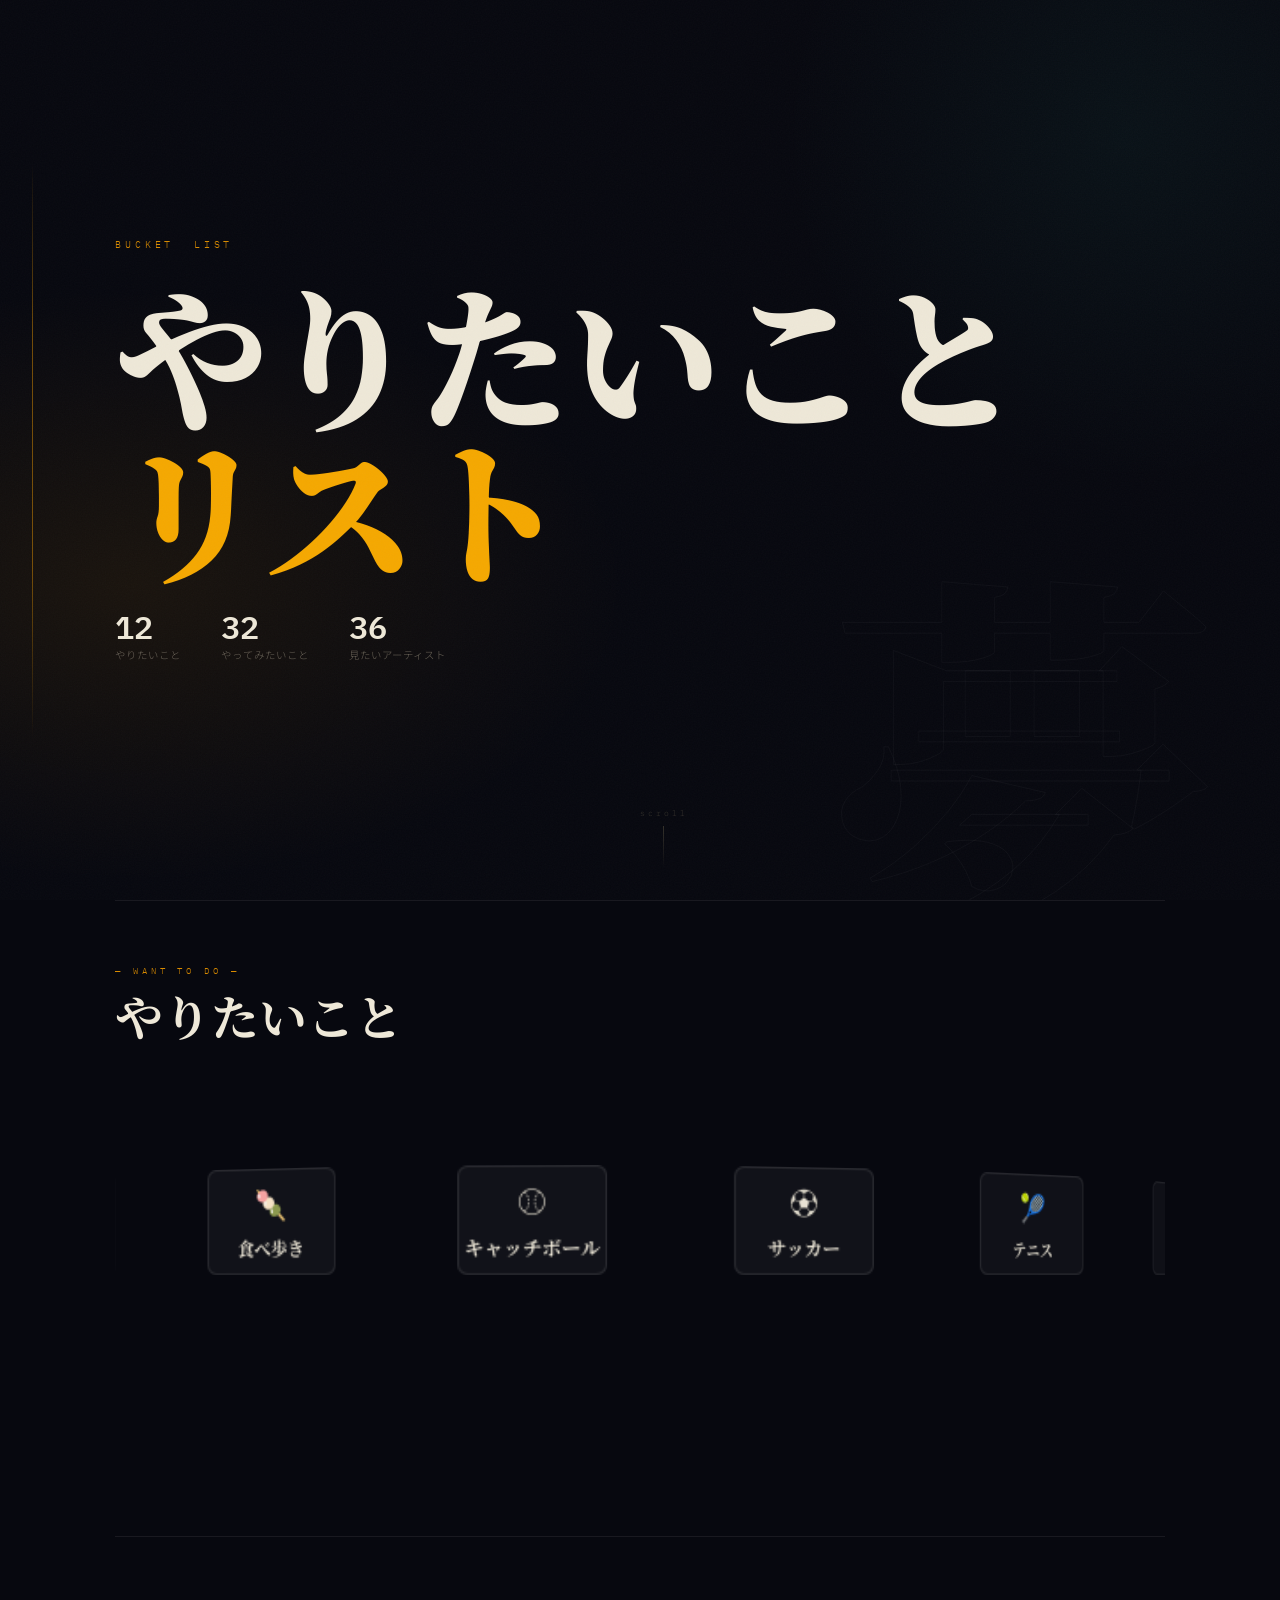
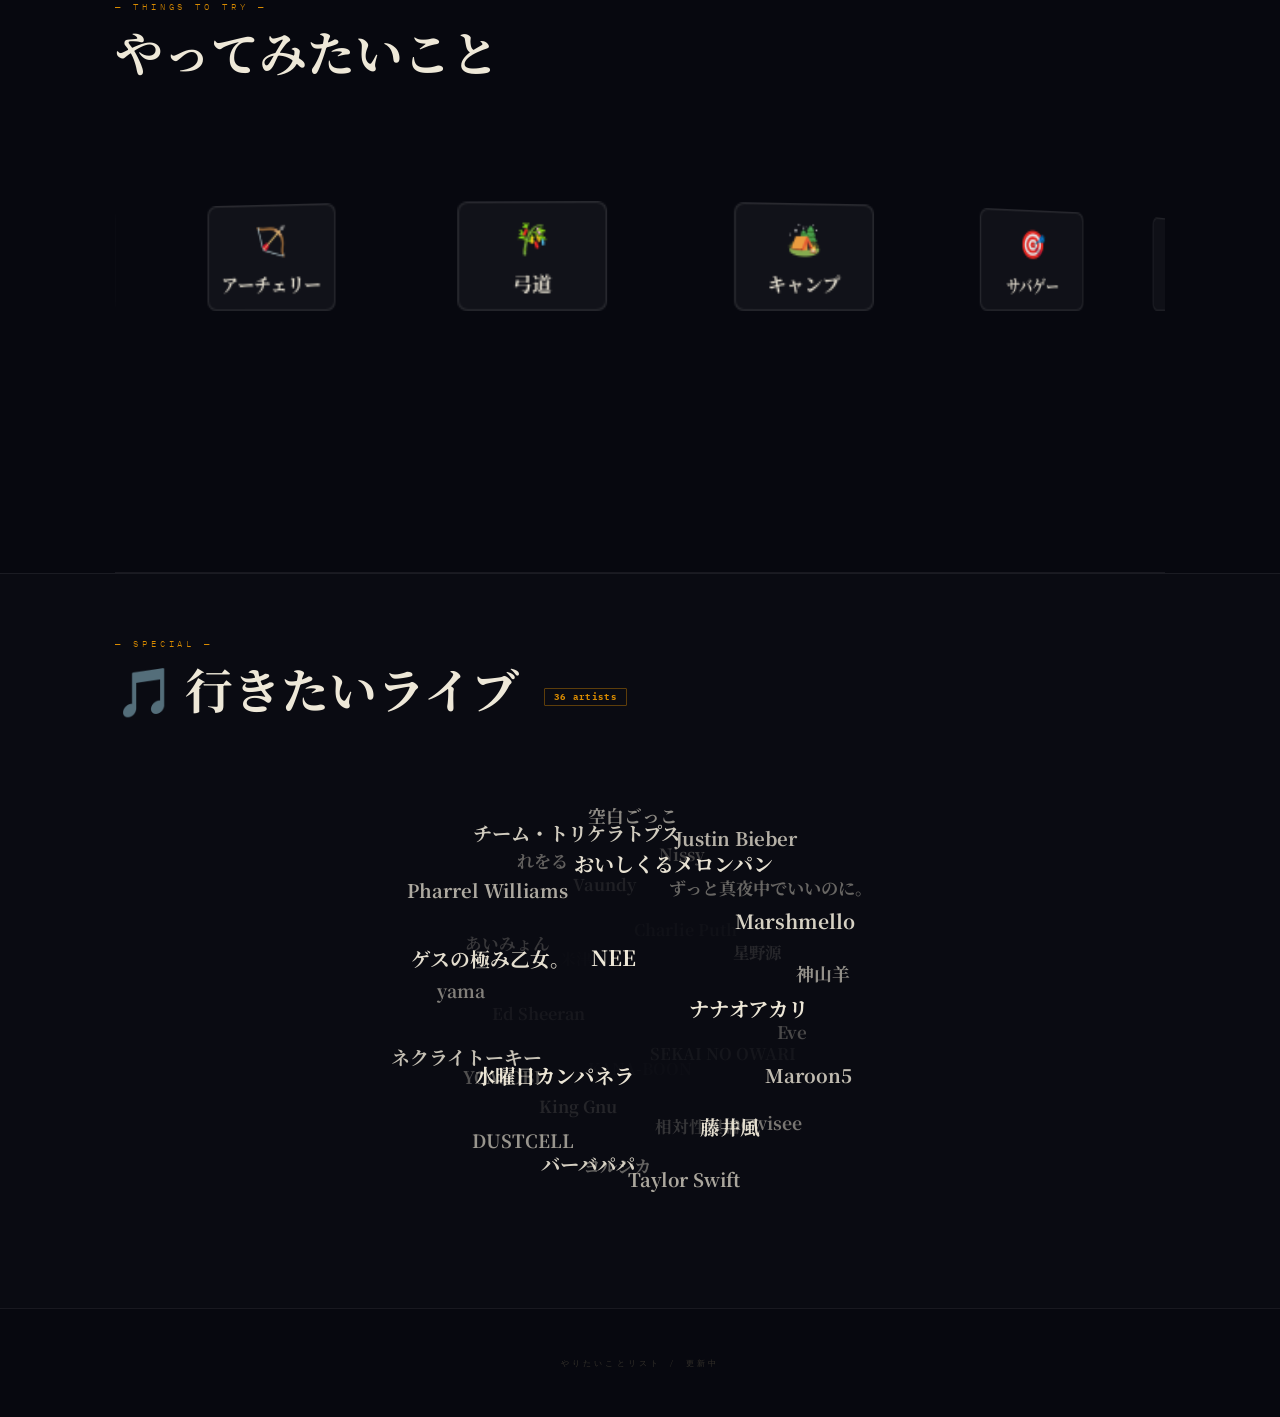
==== index.html @ 9cc9323e "[codex] 行きたいライブにアーティストを追加" ====
<!DOCTYPE html>
<html lang="ja">
<head>
  <meta charset="UTF-8">
  <meta name="viewport" content="width=device-width, initial-scale=1.0">
  <title>やりたいことリスト</title>
  <link rel="preconnect" href="https://fonts.googleapis.com">
  <link rel="preconnect" href="https://fonts.gstatic.com" crossorigin>
  <link href="https://fonts.googleapis.com/css2?family=Noto+Serif+JP:wght@400;700;900&family=Noto+Sans+JP:wght@300;400;500&family=IBM+Plex+Mono:wght@400;600&display=swap" rel="stylesheet">
  <style>
    :root {
      --bg:         #07080f;
      --border:     rgba(255,255,255,0.07);
      --text:       #eee8d8;
      --text-2:     #6a6358;
      --text-3:     #33302a;
      --amber:      #d98b00;
      --amber-br:   #f5a800;
      --amber-glow: rgba(217,139,0,0.13);
      --teal:       #38c9b8;
      --serif:      'Noto Serif JP', serif;
      --sans:       'Noto Sans JP', sans-serif;
      --mono:       'IBM Plex Mono', monospace;
    }

    *, *::before, *::after { box-sizing: border-box; margin: 0; padding: 0; }
    html { scroll-behavior: smooth; }
    body {
      background: var(--bg);
      color: var(--text);
      font-family: var(--sans);
      font-weight: 300;
      overflow-x: hidden;
      -webkit-font-smoothing: antialiased;
    }

    /* ── Noise ── */
    .noise {
      position: fixed; inset: 0;
      background-image: url("data:image/svg+xml,%3Csvg xmlns='http://www.w3.org/2000/svg' width='300' height='300'%3E%3Cfilter id='n'%3E%3CfeTurbulence type='fractalNoise' baseFrequency='0.75' numOctaves='4' stitchTiles='stitch'/%3E%3C/filter%3E%3Crect width='300' height='300' filter='url(%23n)' opacity='1'/%3E%3C/svg%3E");
      background-repeat: repeat; background-size: 300px;
      opacity: 0.03; pointer-events: none; z-index: 9999;
    }

    /* ════════════════════════════
       HERO
    ════════════════════════════ */
    .hero {
      position: relative;
      min-height: 100svh;
      display: flex; flex-direction: column; justify-content: center;
      padding: max(5rem, 9vh) clamp(1.75rem, 9vw, 8rem);
      overflow: hidden;
    }
    .hero-aura {
      position: absolute; inset: 0;
      background:
        radial-gradient(ellipse 65% 55% at 10% 65%, rgba(217,139,0,.09) 0%, transparent 60%),
        radial-gradient(ellipse 45% 65% at 88% 15%, rgba(56,201,184,.05) 0%, transparent 60%);
      animation: auraShift 14s ease-in-out infinite alternate;
    }
    @keyframes auraShift {
      0%   { transform: scale(1);    opacity: .7; }
      100% { transform: scale(1.08); opacity: 1; }
    }
    .hero-kanji {
      position: absolute;
      right: clamp(1rem, 5vw, 5rem); bottom: -4%;
      font-family: var(--serif);
      font-size: clamp(14rem, 30vw, 26rem);
      font-weight: 900;
      color: transparent;
      -webkit-text-stroke: 1px rgba(255,255,255,.032);
      line-height: 1; user-select: none; pointer-events: none;
    }
    .hero-rule {
      position: absolute;
      left: clamp(.9rem, 2.5vw, 2.5rem); top: 18%; bottom: 18%;
      width: 1px;
      background: linear-gradient(to bottom,
        transparent, rgba(217,139,0,.5) 30%,
        rgba(217,139,0,.5) 70%, transparent);
    }
    .hero-eyebrow {
      font-family: var(--mono); font-size: .6rem;
      letter-spacing: .4em; color: var(--amber); text-transform: uppercase;
      margin-bottom: 1.6rem;
      opacity: 0; animation: rise .85s cubic-bezier(.22,1,.36,1) .1s both;
    }
    .hero-title {
      font-family: var(--serif);
      font-size: clamp(3.8rem, 12vw, 10.5rem);
      font-weight: 900; line-height: 1; letter-spacing: -.02em;
      margin-bottom: 1.75rem;
      opacity: 0; animation: rise .85s cubic-bezier(.22,1,.36,1) .28s both;
    }
    .hero-title em { font-style: normal; color: var(--amber-br); display: block; }
    .hero-stats {
      display: flex; gap: 2.5rem;
      opacity: 0; animation: rise .85s cubic-bezier(.22,1,.36,1) .58s both;
    }
    .hero-stat__n {
      font-family: var(--mono); font-size: 2rem; font-weight: 600;
      color: var(--text); line-height: 1;
    }
    .hero-stat__l { margin-top: .25rem; font-size: .65rem; color: var(--text-2); letter-spacing: .1em; }
    .hero-scroll {
      position: absolute; bottom: 2rem; left: 50%; transform: translateX(-50%);
      display: flex; flex-direction: column; align-items: center; gap: .5rem;
      font-family: var(--mono); font-size: .52rem; letter-spacing: .35em; color: var(--text-3);
      opacity: 0; animation: rise .85s cubic-bezier(.22,1,.36,1) 1.1s both;
    }
    .hero-scroll-bar {
      width: 1px; height: 42px;
      background: linear-gradient(to bottom, var(--text-3), transparent);
      animation: drip 2.2s ease-in-out infinite;
    }
    @keyframes drip {
      0%   { transform: scaleY(0); opacity: 0; }
      20%  { opacity: 1; }
      70%  { transform: scaleY(1); opacity: 1; }
      100% { transform: scaleY(1); opacity: 0; }
    }

    /* ════════════════════════════
       SHARED
    ════════════════════════════ */
    .sep { height: 1px; background: var(--border); margin: 0 clamp(1.75rem, 9vw, 8rem); }
    .section { padding: clamp(3rem, 7vh, 6rem) clamp(1.75rem, 9vw, 8rem); }
    .eyebrow {
      font-family: var(--mono); font-size: .58rem;
      letter-spacing: .42em; text-transform: uppercase;
      color: var(--amber); margin-bottom: .65rem;
    }
    .sec-title {
      font-family: var(--serif);
      font-size: clamp(1.8rem, 4.5vw, 3rem);
      font-weight: 700; line-height: 1.2;
      margin-bottom: 2rem;
    }
    .live-badge {
      display: inline-block;
      font-family: var(--mono); font-size: .55rem; letter-spacing: .15em;
      color: var(--amber); border: 1px solid rgba(217,139,0,.4);
      padding: .15rem .55rem; margin-left: .8rem;
      vertical-align: middle; border-radius: 1px;
    }

    /* ════════════════════════════
       CAROUSEL
    ════════════════════════════ */
    .carousel-wrap {
      height: 44vh;
      perspective: 1400px;
      display: flex; align-items: center; justify-content: center;
      cursor: grab; user-select: none; overflow: hidden;
    }
    .carousel-wrap:active { cursor: grabbing; }
    .cr-stage { position: relative; transform-style: preserve-3d; }
    .cr-card {
      position: absolute;
      display: flex; flex-direction: column;
      align-items: center; justify-content: center; gap: .4rem;
      background: rgba(255,255,255,.038);
      border: 1px solid rgba(255,255,255,.1);
      border-radius: 6px;
      font-family: var(--serif); font-weight: 700;
      color: var(--text); text-align: center;
      backface-visibility: hidden;
      -webkit-backface-visibility: hidden;
    }
    .cr-ic { font-size: 1.05rem; }
    .cr-tx { font-size: .7rem; }

    /* ════════════════════════════
       SPHERE
    ════════════════════════════ */
    .live-section {
      background: rgba(255,255,255,.012);
      border-top: 1px solid var(--border);
    }
    .sphere-wrap {
      position: relative;
      height: 55vh;
      overflow: hidden;
      cursor: grab;
      user-select: none;
    }
    .sphere-wrap:active { cursor: grabbing; }
    .sp-tag {
      position: absolute;
      white-space: nowrap;
      font-family: var(--serif); font-weight: 700;
      user-select: none;
      cursor: pointer;
    }

    /* ════════════════════════════
       FOOTER
    ════════════════════════════ */
    footer {
      padding: 3rem clamp(1.75rem, 9vw, 8rem);
      border-top: 1px solid var(--border);
      display: flex; align-items: center; justify-content: center;
    }
    .footer-tag {
      font-family: var(--mono); font-size: .52rem;
      letter-spacing: .38em; color: var(--text-3); text-transform: uppercase;
    }

    @keyframes rise {
      from { opacity: 0; transform: translateY(22px); }
      to   { opacity: 1; transform: translateY(0); }
    }

    @media (max-width: 640px) {
      .hero-kanji { display: none; }
      .hero-stats { gap: 1.75rem; }
      .carousel-wrap { height: 27vh; }
      .sphere-wrap   { height: 44vh; }
      .cr-card { gap: .2rem; }
      .cr-ic   { font-size: .72rem; }
      .cr-tx   { font-size: .52rem; }
      .sp-tag  { font-size: .6rem !important; }
    }
  </style>
</head>
<body>

<div class="noise" aria-hidden="true"></div>

<!-- ══ HERO ══ -->
<header class="hero">
  <div class="hero-aura"  aria-hidden="true"></div>
  <div class="hero-kanji" aria-hidden="true">夢</div>
  <div class="hero-rule"  aria-hidden="true"></div>

  <p class="hero-eyebrow">Bucket&nbsp;&nbsp;List</p>
  <h1 class="hero-title">やりたいこと<em>リスト</em></h1>

  <div class="hero-stats">
    <div>
      <div class="hero-stat__n">12</div>
      <div class="hero-stat__l">やりたいこと</div>
    </div>
    <div>
      <div class="hero-stat__n">32</div>
      <div class="hero-stat__l">やってみたいこと</div>
    </div>
    <div>
      <div class="hero-stat__n">36</div>
      <div class="hero-stat__l">見たいアーティスト</div>
    </div>
  </div>

  <div class="hero-scroll" aria-hidden="true">
    scroll
    <div class="hero-scroll-bar"></div>
  </div>
</header>

<div class="sep"></div>

<!-- ══ YARI LIST ══ -->
<section class="section" id="yari">
  <div class="eyebrow">— Want&nbsp;to&nbsp;Do —</div>
  <h2 class="sec-title">やりたいこと</h2>
  <div class="carousel-wrap" id="yariWrap"></div>
</section>

<div class="sep"></div>

<!-- ══ BUCKET LIST ══ -->
<section class="section" id="list">
  <div class="eyebrow">— Things&nbsp;to&nbsp;Try —</div>
  <h2 class="sec-title">やってみたいこと</h2>
  <div class="carousel-wrap" id="carouselWrap"></div>
</section>

<div class="sep"></div>

<!-- ══ LIVE SECTION ══ -->
<section class="section live-section" id="live">
  <div class="eyebrow">— Special —</div>
  <h2 class="sec-title">
    🎵&thinsp;行きたいライブ
    <span class="live-badge">36 artists</span>
  </h2>
  <div class="sphere-wrap" id="sphereWrap"></div>
</section>

<!-- ══ FOOTER ══ -->
<footer>
  <p class="footer-tag">やりたいことリスト&nbsp;/&nbsp;更新中</p>
</footer>

<script>
  /* ── Data ── */
  const yariItems = [
    {e:'⚽', t:'サッカー'},
    {e:'🎾', t:'テニス'},
    {e:'🏐', t:'バレー'},
    {e:'🌟', t:'シール交換'},
    {e:'🍽️', t:'ご飯食べ行く'},
    {e:'💬', t:'お話'},
    {e:'🎮', t:'ゲーム'},
    {e:'🚶', t:'お散歩'},
    {e:'🐱', t:'猫カフェ'},
    {e:'🗺️', t:'観光'},
    {e:'🍡', t:'食べ歩き'},
    {e:'⚾', t:'キャッチボール'},
  ];

  const items = [
    {e:'🏕️', t:'キャンプ'},
    {e:'🎯', t:'サバゲー'},
    {e:'🎵', t:'楽器演奏'},
    {e:'🎬', t:'アニメ制作'},
    {e:'🗻', t:'富士登山'},
    {e:'🎨', t:'写生'},
    {e:'💎', t:'きれいな石を探す'},
    {e:'🌿', t:'かっこいい木の棒をさがす'},
    {e:'♠️', t:'がちポーカー'},
    {e:'🎻', t:'クラシック鑑賞'},
    {e:'📣', t:'発信'},
    {e:'✍️', t:'執筆'},
    {e:'💼', t:'副業'},
    {e:'📈', t:'経営'},
    {e:'🍕', t:'ピザづくり'},
    {e:'❄️', t:'かまくらづくり'},
    {e:'⭐', t:'星を見る（がちの）'},
    {e:'🔨', t:'日曜大工（土曜でも可）'},
    {e:'🌌', t:'オーロラを見る'},
    {e:'🔍', t:'趣味を見つける'},
    {e:'☕', t:'カフェ巡り'},
    {e:'💬', t:'座談会'},
    {e:'🏹', t:'アーチェリー'},
    {e:'🎋', t:'弓道'},
    {e:'📱', t:'アプリ開発'},
    {e:'👨‍🍳', t:'料理教室'},
    {e:'🙏', t:'テクノ法要'},
    {e:'🧳', t:'一人旅'},
    {e:'⛴️', t:'フェリーに乗る'},
    {e:'🎭', t:'お笑い見に行く'},
    {e:'🐾', t:'生き物カフェ'},
    {e:'🍖', t:'シュラスコ食べる'},
  ];

  const artists = [
    'サカナクション','米津玄師','KANA-BOON','Charlie Puth','Ed Sheeran',
    'SEKAI NO OWARI','Vaundy','King Gnu','星野源','あいみょん',
    '相対性理論','Nissy','YOASOBI','Eve','れをる',
    'ヨルシカ','ずっと真夜中でいいのに。','yama','nowisee','空白ごっこ',
    'DUSTCELL','神山羊','Pharrel Williams','Taylor Swift','Justin Bieber',
    'ネクライトーキー','Maroon5','チーム・トリケラトプス','バーバパパ','Marshmello',
    'ゲスの極み乙女。','藤井風','おいしくるメロンパン','水曜日カンパネラ',
    'ナナオアカリ','NEE',
  ];

  /* ════════════════════════════
     CAROUSEL
  ════════════════════════════ */
  function initCarousel(wrapId, data) {
    const wrap = document.getElementById(wrapId);
    const n = data.length;
    const isMobile = window.innerWidth < 640;
    const cardW = isMobile ? 62 : 85, cardH = isMobile ? 46 : 62;
    const radius = isMobile ? 260 : 600;
    const SLOTS = 24;                        // 常に24枚固定
    const step = 360 / SLOTS;

    const stage = document.createElement('div');
    stage.className = 'cr-stage';
    stage.style.cssText = `width:${cardW}px;height:${cardH}px;`;

    let nextIdx = SLOTS;                     // 次に表示するデータのインデックス

    const cards = Array.from({length: SLOTS}, (_, i) => {
      const it = data[i % n];
      const card = document.createElement('div');
      card.className = 'cr-card';
      card.style.cssText =
        `width:${cardW}px;height:${cardH}px;`+
        `left:${-cardW/2}px;top:${-cardH/2}px;`+
        `transform:rotateY(${step * i}deg) translateZ(${radius}px);`;
      card.innerHTML = `<span class="cr-ic">${it.e}</span><span class="cr-tx">${it.t}</span>`;
      stage.appendChild(card);
      return { el: card, baseAngle: step * i, inBack: false };
    });
    wrap.appendChild(stage);

    const AUTO = 0.04;
    let ang = 0, vel = 0, dragging = false, lastX = 0;

    const onDown = e => { dragging = true; lastX = e.touches ? e.touches[0].clientX : e.clientX; vel = 0; };
    const onMove = e => {
      if (!dragging) return;
      if (e.cancelable) e.preventDefault();
      const x = e.touches ? e.touches[0].clientX : e.clientX;
      const dx = x - lastX;
      vel = dx * 0.15; ang += dx * 0.10; lastX = x;
    };
    const onUp = () => { dragging = false; };

    wrap.addEventListener('mousedown',  onDown);
    wrap.addEventListener('touchstart', onDown, {passive:true});
    window.addEventListener('mousemove',  onMove);
    window.addEventListener('touchmove',  onMove, {passive:false});
    window.addEventListener('mouseup',  onUp);
    window.addEventListener('touchend', onUp);

    (function tick() {
      if (!dragging) {
        if (Math.abs(vel) > 0.05) { ang += vel; vel *= 0.92; }
        else { ang += AUTO; vel = 0; }
      }
      stage.style.transform = `rotateY(${ang}deg)`;
      cards.forEach(c => {
        const eff = ((c.baseAngle + ang) % 360 + 360) % 360;
        c.el.style.opacity = Math.max(0, Math.cos(eff * Math.PI / 180)).toFixed(3);

        // 裏側に入った瞬間にコンテンツを差し替え
        const nowInBack = eff > 90 && eff < 270;
        if (nowInBack && !c.inBack) {
          const it = data[nextIdx % n];
          nextIdx++;
          c.el.querySelector('.cr-ic').textContent = it.e;
          c.el.querySelector('.cr-tx').textContent = it.t;
        }
        c.inBack = nowInBack;
      });
      requestAnimationFrame(tick);
    })();
  }
  initCarousel('yariWrap', yariItems);
  initCarousel('carouselWrap', items);

  /* ════════════════════════════
     SPHERE
  ════════════════════════════ */
  (function initSphere() {
    const wrap = document.getElementById('sphereWrap');

    /* IntersectionObserver で表示されてから起動 */
    const observer = new IntersectionObserver(entries => {
      if (!entries[0].isIntersecting) return;
      observer.disconnect();
      start();
    }, { threshold: 0.1 });
    observer.observe(wrap);

    function start() {
      const W = wrap.clientWidth, H = wrap.clientHeight;
      const R = Math.min(W, H) * 0.36;
      const fov = 600;
      const φ = (1 + Math.sqrt(5)) / 2;

      const pts = artists.map((name, i) => {
        const θ = Math.acos(1 - 2*(i+.5)/artists.length);
        const λ = 2*Math.PI*i/φ;
        return {
          ox: R*Math.sin(θ)*Math.cos(λ),
          oy: R*Math.sin(θ)*Math.sin(λ),
          oz: R*Math.cos(θ),
          name
        };
      });

      const tags = pts.map((p, i) => {
        const hue = Math.round((i / artists.length) * 360);
        const color = `hsl(${hue},70%,72%)`;
        const el = document.createElement('div');
        el.className = 'sp-tag';
        el.textContent = p.name;
        el.addEventListener('click', () => {
          if (dragDist > 5) return;
          window.open(`https://www.google.com/search?q=${encodeURIComponent(p.name + ' ライブ チケット')}`, '_blank');
        });
        el.addEventListener('mouseenter', () => { hoveredEl = el; });
        el.addEventListener('mouseleave', () => { hoveredEl = null; });
        wrap.appendChild(el);
        return {el, ox:p.ox, oy:p.oy, oz:p.oz, color};
      });

      let ay = 0, ax = 0;
      let vy = 0.0018, vx = 0.0004;
      let dragging = false, lastX = 0, lastY = 0, dragDist = 0, hoveredEl = null;

      const onDown = e => {
        dragging = true;
        lastX = e.touches ? e.touches[0].clientX : e.clientX;
        lastY = e.touches ? e.touches[0].clientY : e.clientY;
        dragDist = 0;
        vy = 0; vx = 0;
      };
      const onMove = e => {
        if (!dragging) return;
        if (e.cancelable) e.preventDefault();
        const x = e.touches ? e.touches[0].clientX : e.clientX;
        const y = e.touches ? e.touches[0].clientY : e.clientY;
        dragDist += Math.hypot(x - lastX, y - lastY);
        vy = (x - lastX) * 0.004;
        vx = (y - lastY) * 0.004;
        ay += vy; ax += vx;
        lastX = x; lastY = y;
      };
      const onUp = () => { dragging = false; };

      wrap.addEventListener('mousedown',  onDown);
      wrap.addEventListener('touchstart', onDown, {passive:true});
      window.addEventListener('mousemove',  onMove);
      window.addEventListener('touchmove',  onMove, {passive:false});
      window.addEventListener('mouseup',  onUp);
      window.addEventListener('touchend', onUp);

      (function tick() {
        if (!dragging) {
          vy += (0.0018 - vy) * 0.02;  /* 慣性後にオートに戻る */
          vx += (0.0004 - vx) * 0.02;
        }
        ay += vy; ax += vx;
        const cX=Math.cos(ax), sX=Math.sin(ax);
        const cY=Math.cos(ay), sY=Math.sin(ay);

        const projected = tags.map(({el, ox, oy, oz, color}) => {
          const x1 = ox*cY - oz*sY, z1 = ox*sY + oz*cY;
          const y2 = oy*cX - z1*sX, z2 = oy*sX + z1*cX;
          const s = fov / (fov + z2);
          return {el, px: W/2 + x1*s, py: H/2 + y2*s, s, z: z2};
        });
        projected.sort((a,b) => a.z - b.z);

        projected.forEach(({el, px, py, s, z, color}, i) => {
          const t  = 1 - (z + R) / (2 * R);
          const op = t * t * (3 - 2 * t);
          const hov = el === hoveredEl;
          const fs = (0.6 + s * 0.5) * (hov ? 1.22 : 1);
          el.style.cssText =
            `left:${px}px;top:${py}px;`+
            `transform:translate(-50%,-50%);`+
            `opacity:${(hov ? Math.max(op, 0.95) : op).toFixed(3)};`+
            `font-size:${fs.toFixed(2)}rem;`+
            `color:${hov ? '#fff' : color};`+
            `text-shadow:${hov ? `0 0 16px ${color}, 0 0 5px ${color}` : 'none'};`+
            `z-index:${hov ? 9999 : i};`;
        });
        requestAnimationFrame(tick);
      })();
    }
  })();
</script>
</body>
</html>
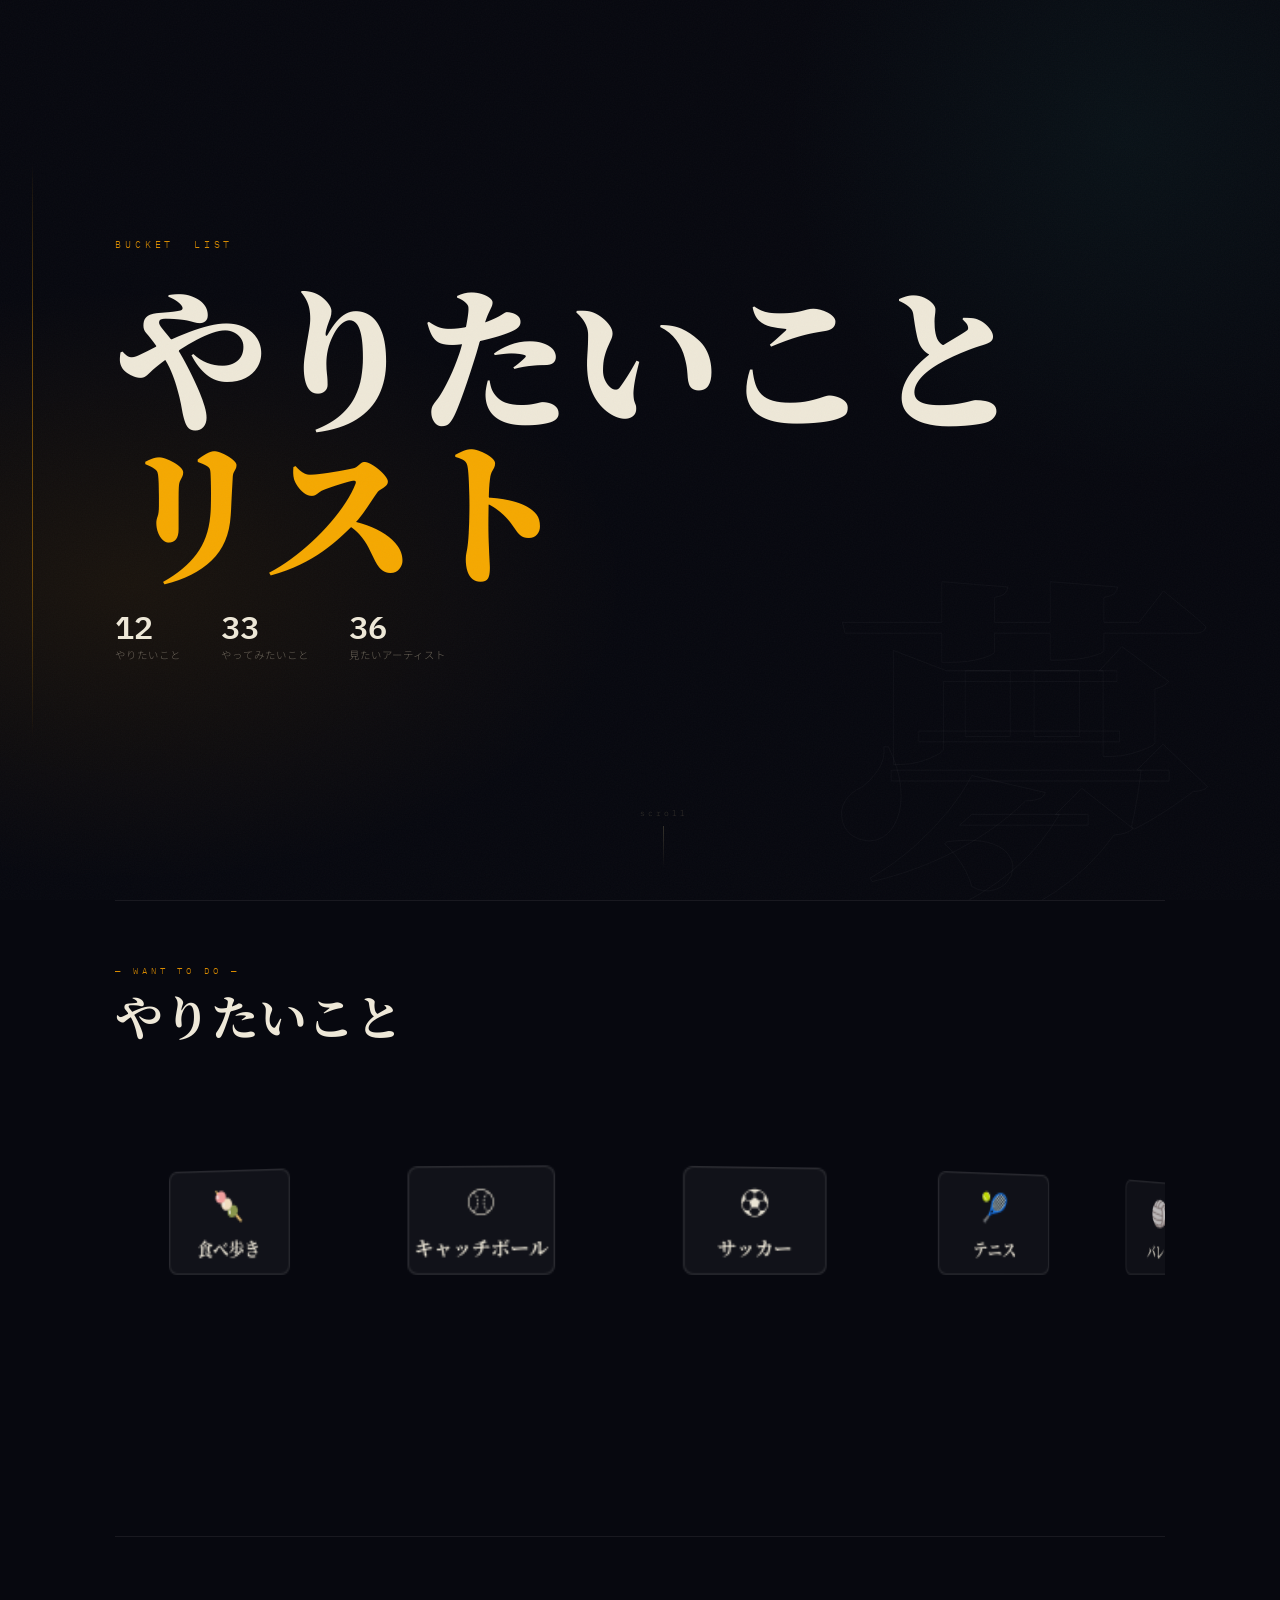
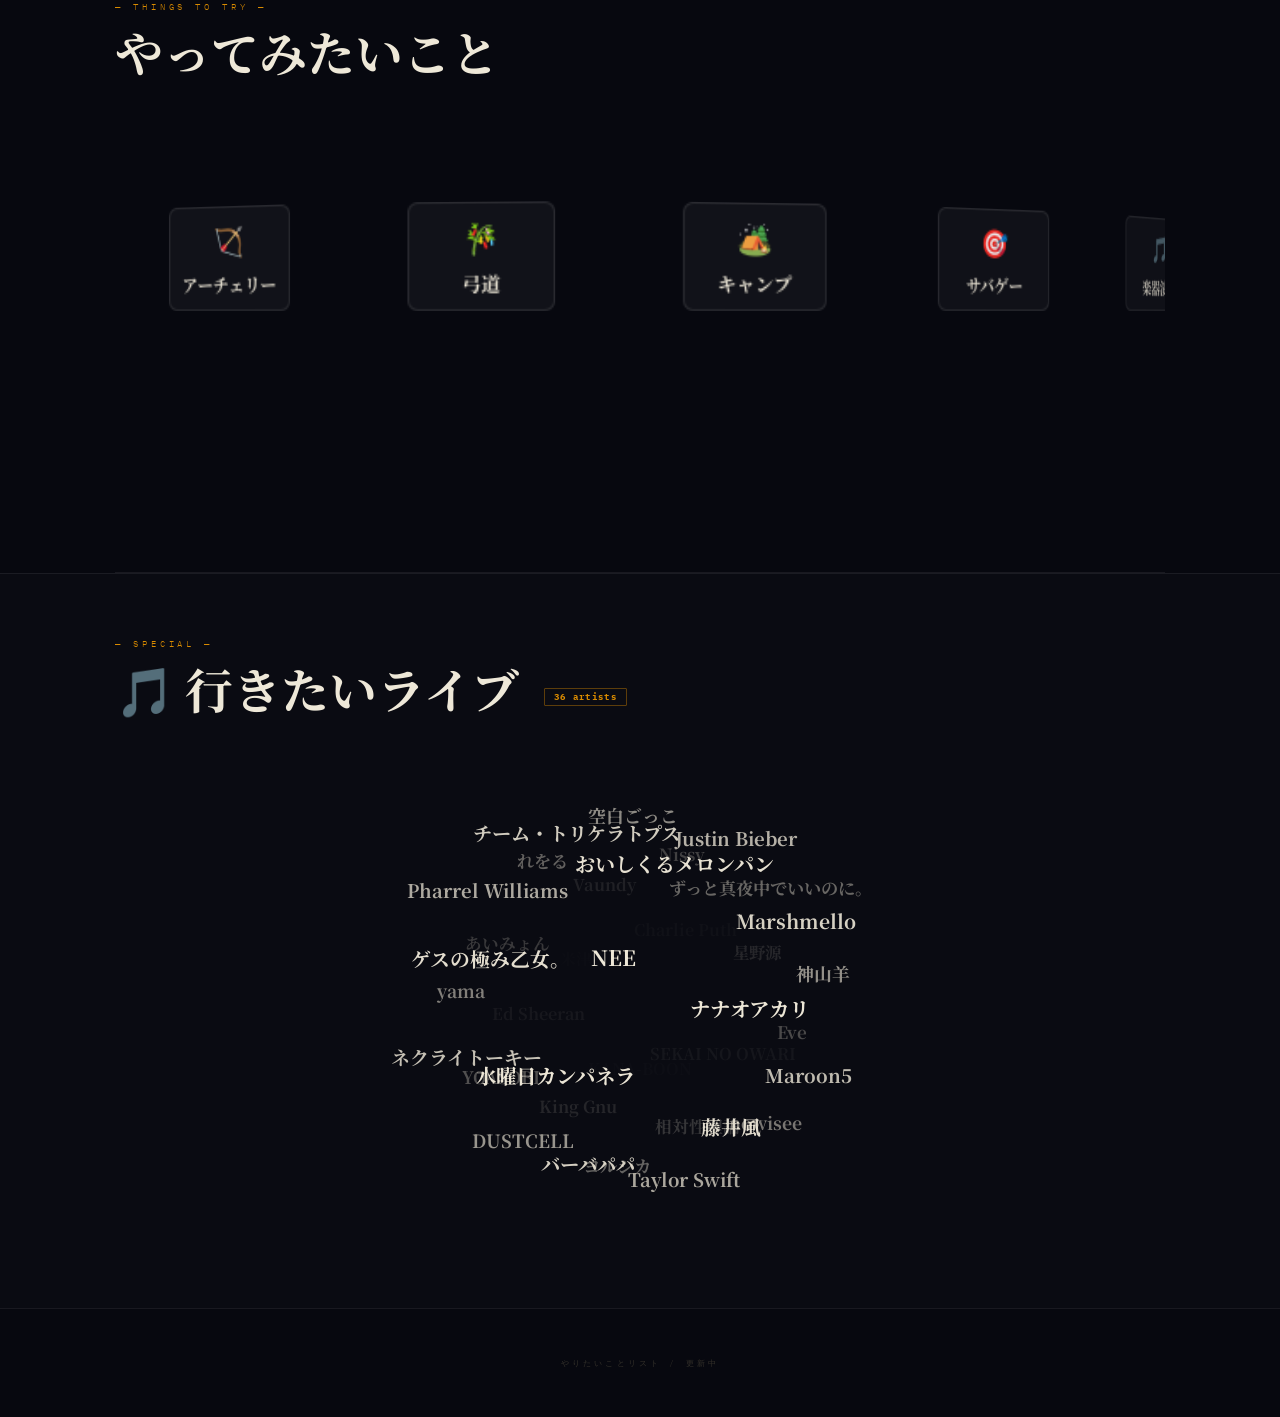
==== commit 45d4da0f: "[codex] 泥団子作りをやってみたいことに追加" ====
--- a/index.html
+++ b/index.html
@@ -244,7 +244,7 @@
       <div class="hero-stat__l">やりたいこと</div>
     </div>
     <div>
-      <div class="hero-stat__n">32</div>
+      <div class="hero-stat__n">33</div>
       <div class="hero-stat__l">やってみたいこと</div>
     </div>
     <div>
@@ -344,6 +344,7 @@
     {e:'🎭', t:'お笑い見に行く'},
     {e:'🐾', t:'生き物カフェ'},
     {e:'🍖', t:'シュラスコ食べる'},
+    {e:'🟤', t:'泥団子作り'},
   ];
 
   const artists = [
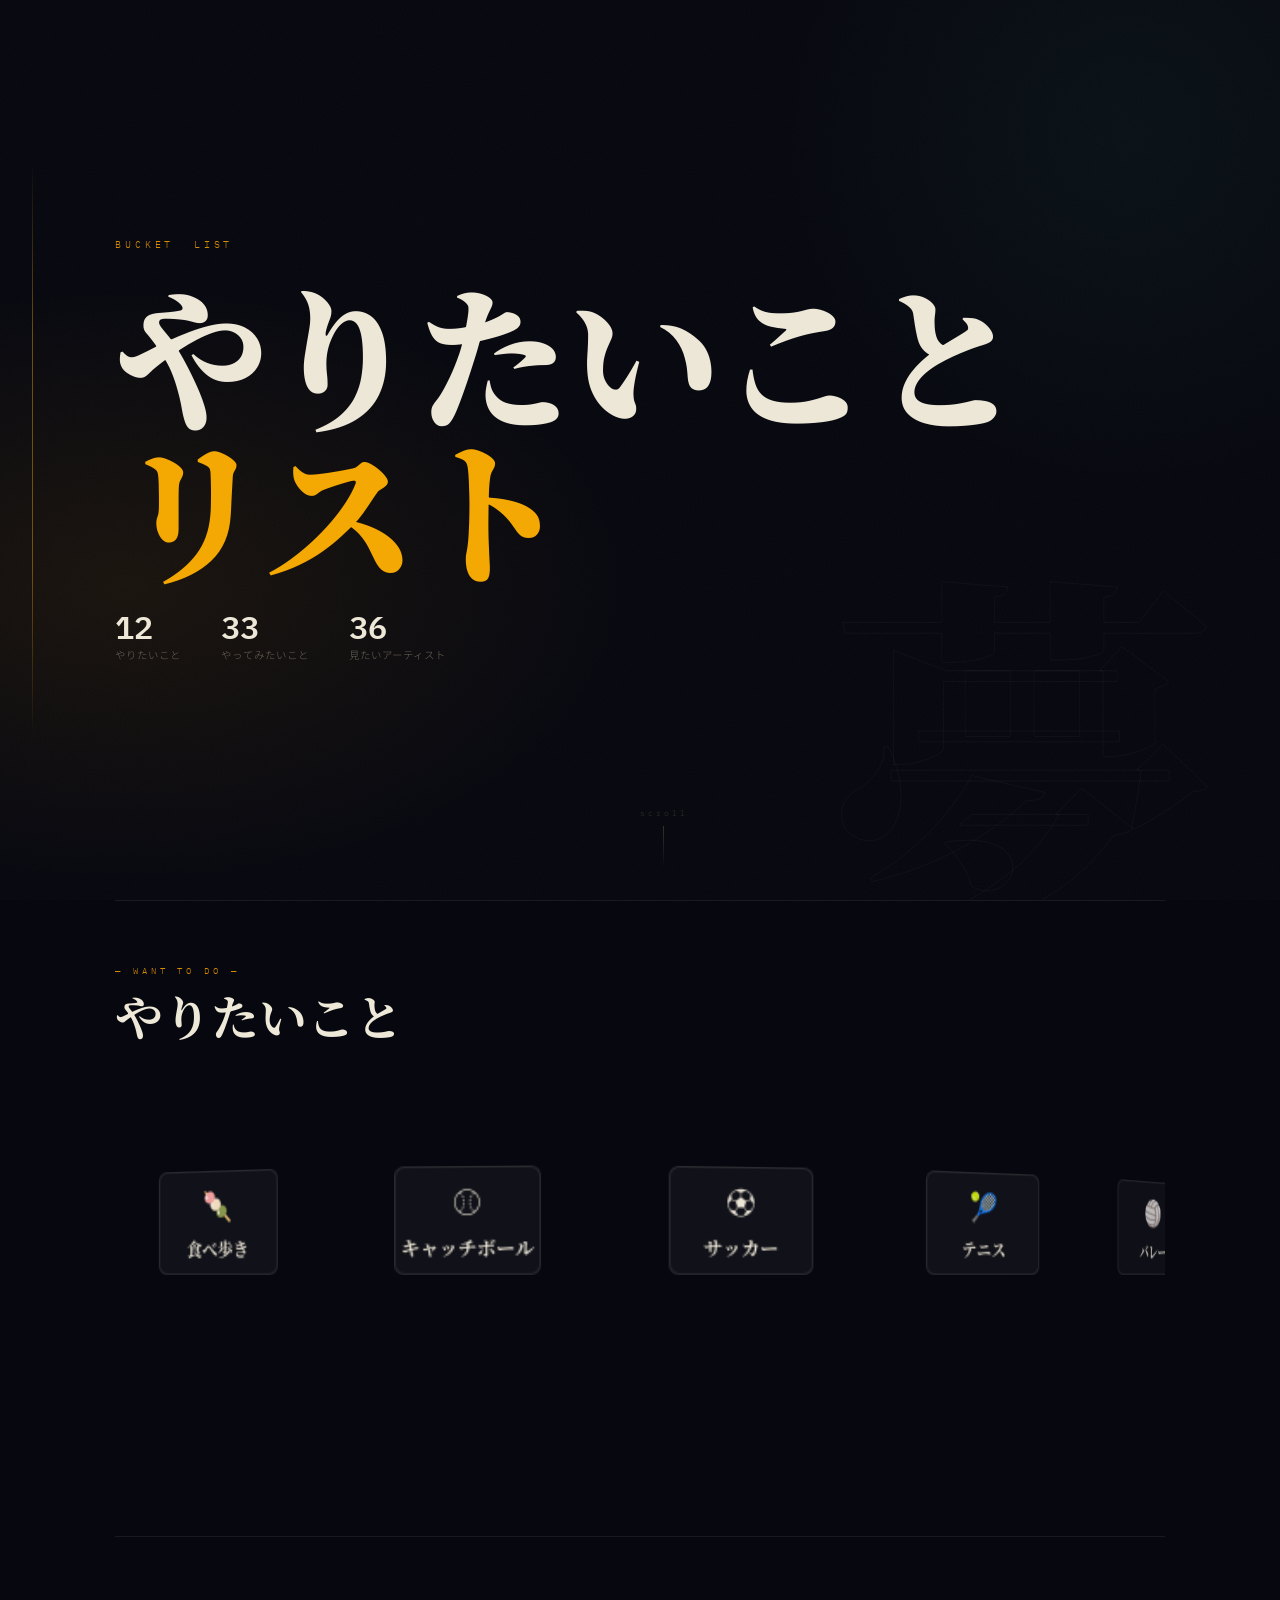
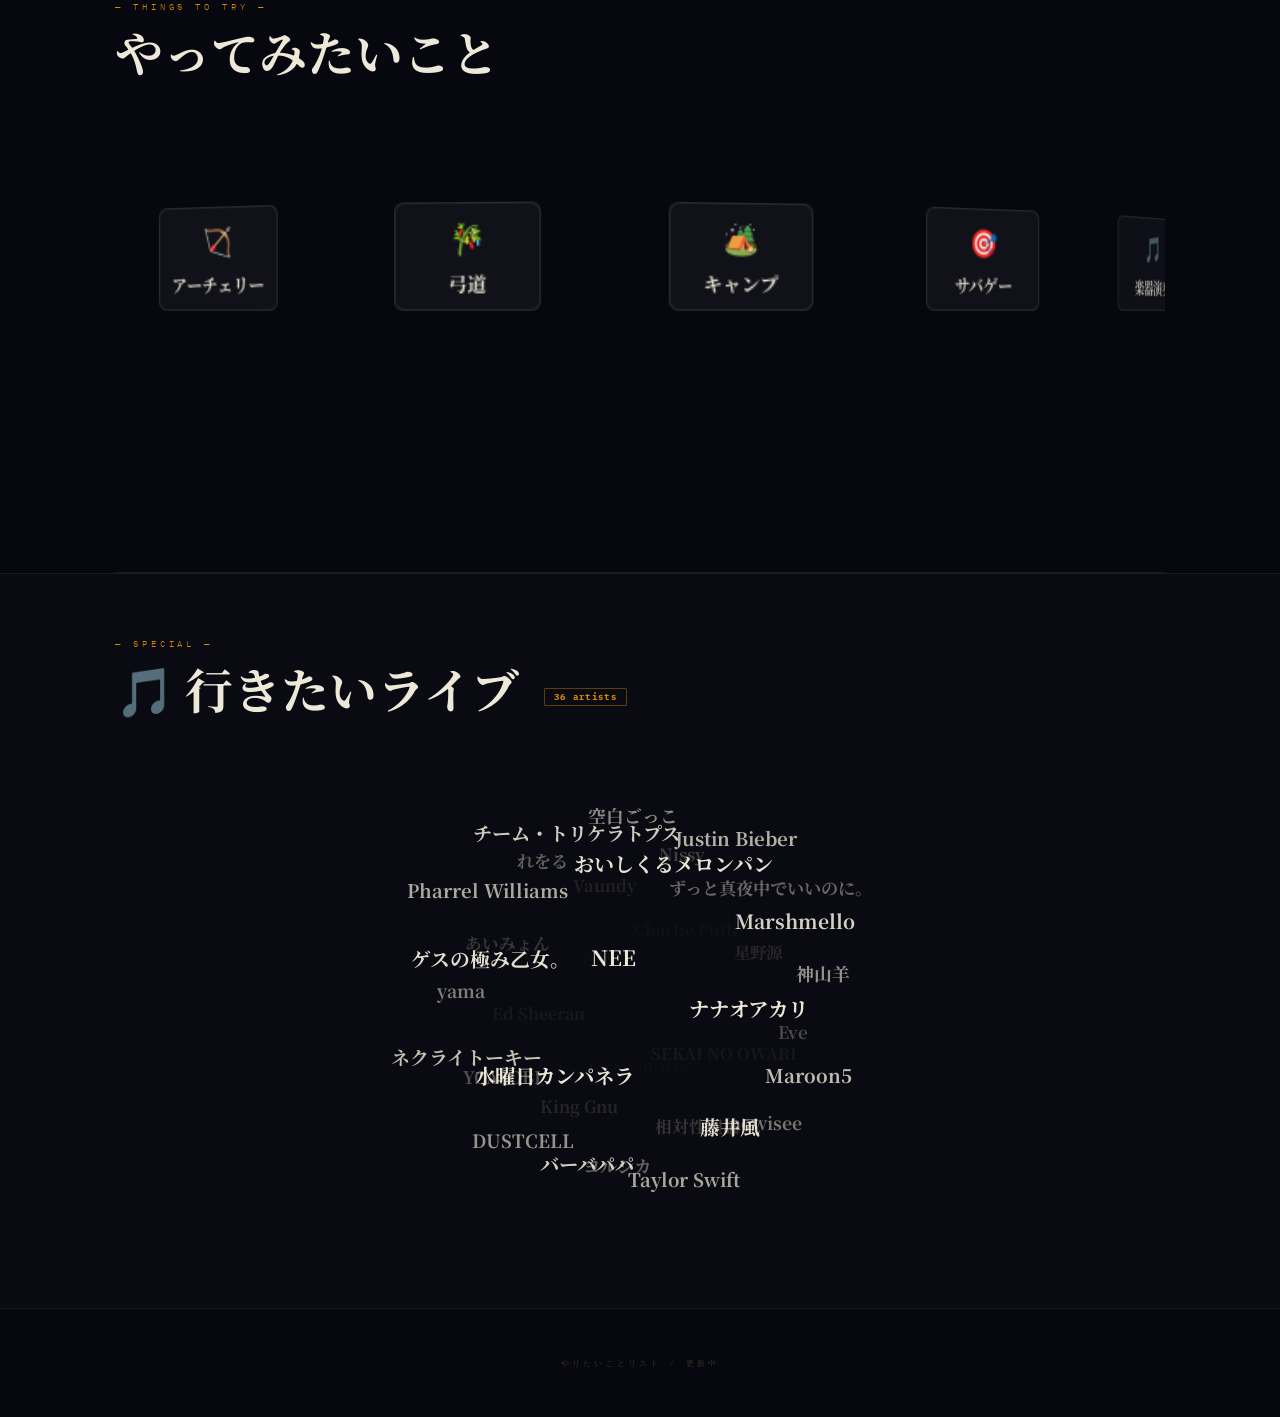
==== commit 93abbdac: "[codex] 表示データをJSON管理に変更" ====
--- a/index.html
+++ b/index.html
@@ -240,15 +240,15 @@
 
   <div class="hero-stats">
     <div>
-      <div class="hero-stat__n">12</div>
+      <div class="hero-stat__n" id="yariCount">0</div>
       <div class="hero-stat__l">やりたいこと</div>
     </div>
     <div>
-      <div class="hero-stat__n">33</div>
+      <div class="hero-stat__n" id="tryCount">0</div>
       <div class="hero-stat__l">やってみたいこと</div>
     </div>
     <div>
-      <div class="hero-stat__n">36</div>
+      <div class="hero-stat__n" id="artistCount">0</div>
       <div class="hero-stat__l">見たいアーティスト</div>
     </div>
   </div>
@@ -284,7 +284,7 @@
   <div class="eyebrow">— Special —</div>
   <h2 class="sec-title">
     🎵&thinsp;行きたいライブ
-    <span class="live-badge">36 artists</span>
+    <span class="live-badge" id="artistBadge">0 artists</span>
   </h2>
   <div class="sphere-wrap" id="sphereWrap"></div>
 </section>
@@ -295,75 +295,30 @@
 </footer>
 
 <script>
-  /* ── Data ── */
-  const yariItems = [
-    {e:'⚽', t:'サッカー'},
-    {e:'🎾', t:'テニス'},
-    {e:'🏐', t:'バレー'},
-    {e:'🌟', t:'シール交換'},
-    {e:'🍽️', t:'ご飯食べ行く'},
-    {e:'💬', t:'お話'},
-    {e:'🎮', t:'ゲーム'},
-    {e:'🚶', t:'お散歩'},
-    {e:'🐱', t:'猫カフェ'},
-    {e:'🗺️', t:'観光'},
-    {e:'🍡', t:'食べ歩き'},
-    {e:'⚾', t:'キャッチボール'},
-  ];
-
-  const items = [
-    {e:'🏕️', t:'キャンプ'},
-    {e:'🎯', t:'サバゲー'},
-    {e:'🎵', t:'楽器演奏'},
-    {e:'🎬', t:'アニメ制作'},
-    {e:'🗻', t:'富士登山'},
-    {e:'🎨', t:'写生'},
-    {e:'💎', t:'きれいな石を探す'},
-    {e:'🌿', t:'かっこいい木の棒をさがす'},
-    {e:'♠️', t:'がちポーカー'},
-    {e:'🎻', t:'クラシック鑑賞'},
-    {e:'📣', t:'発信'},
-    {e:'✍️', t:'執筆'},
-    {e:'💼', t:'副業'},
-    {e:'📈', t:'経営'},
-    {e:'🍕', t:'ピザづくり'},
-    {e:'❄️', t:'かまくらづくり'},
-    {e:'⭐', t:'星を見る（がちの）'},
-    {e:'🔨', t:'日曜大工（土曜でも可）'},
-    {e:'🌌', t:'オーロラを見る'},
-    {e:'🔍', t:'趣味を見つける'},
-    {e:'☕', t:'カフェ巡り'},
-    {e:'💬', t:'座談会'},
-    {e:'🏹', t:'アーチェリー'},
-    {e:'🎋', t:'弓道'},
-    {e:'📱', t:'アプリ開発'},
-    {e:'👨‍🍳', t:'料理教室'},
-    {e:'🙏', t:'テクノ法要'},
-    {e:'🧳', t:'一人旅'},
-    {e:'⛴️', t:'フェリーに乗る'},
-    {e:'🎭', t:'お笑い見に行く'},
-    {e:'🐾', t:'生き物カフェ'},
-    {e:'🍖', t:'シュラスコ食べる'},
-    {e:'🟤', t:'泥団子作り'},
-  ];
-
-  const artists = [
-    'サカナクション','米津玄師','KANA-BOON','Charlie Puth','Ed Sheeran',
-    'SEKAI NO OWARI','Vaundy','King Gnu','星野源','あいみょん',
-    '相対性理論','Nissy','YOASOBI','Eve','れをる',
-    'ヨルシカ','ずっと真夜中でいいのに。','yama','nowisee','空白ごっこ',
-    'DUSTCELL','神山羊','Pharrel Williams','Taylor Swift','Justin Bieber',
-    'ネクライトーキー','Maroon5','チーム・トリケラトプス','バーバパパ','Marshmello',
-    'ゲスの極み乙女。','藤井風','おいしくるメロンパン','水曜日カンパネラ',
-    'ナナオアカリ','NEE',
-  ];
-
   /* ════════════════════════════
      CAROUSEL
   ════════════════════════════ */
+  function escapeHTML(value) {
+    return String(value).replace(/[&<>"']/g, char => ({
+      '&': '&amp;',
+      '<': '&lt;',
+      '>': '&gt;',
+      '"': '&quot;',
+      "'": '&#39;'
+    }[char]));
+  }
+
+  function updateCounts(data) {
+    document.getElementById('yariCount').textContent = data.yariItems.length;
+    document.getElementById('tryCount').textContent = data.tryItems.length;
+    document.getElementById('artistCount').textContent = data.artists.length;
+    document.getElementById('artistBadge').textContent = `${data.artists.length} artists`;
+  }
+
   function initCarousel(wrapId, data) {
     const wrap = document.getElementById(wrapId);
     const n = data.length;
+    if (n === 0) return;
     const isMobile = window.innerWidth < 640;
     const cardW = isMobile ? 62 : 85, cardH = isMobile ? 46 : 62;
     const radius = isMobile ? 260 : 600;
@@ -384,7 +339,7 @@
         `width:${cardW}px;height:${cardH}px;`+
         `left:${-cardW/2}px;top:${-cardH/2}px;`+
         `transform:rotateY(${step * i}deg) translateZ(${radius}px);`;
-      card.innerHTML = `<span class="cr-ic">${it.e}</span><span class="cr-tx">${it.t}</span>`;
+      card.innerHTML = `<span class="cr-ic">${escapeHTML(it.e)}</span><span class="cr-tx">${escapeHTML(it.t)}</span>`;
       stage.appendChild(card);
       return { el: card, baseAngle: step * i, inBack: false };
     });
@@ -433,14 +388,12 @@
       requestAnimationFrame(tick);
     })();
   }
-  initCarousel('yariWrap', yariItems);
-  initCarousel('carouselWrap', items);
-
   /* ════════════════════════════
      SPHERE
   ════════════════════════════ */
-  (function initSphere() {
+  function initSphere(artists) {
     const wrap = document.getElementById('sphereWrap');
+    if (artists.length === 0) return;
 
     /* IntersectionObserver で表示されてから起動 */
     const observer = new IntersectionObserver(entries => {
@@ -548,7 +501,25 @@
         requestAnimationFrame(tick);
       })();
     }
-  })();
+  }
+
+  async function init() {
+    const response = await fetch('./data.json');
+    if (!response.ok) {
+      throw new Error(`data.jsonを読み込めませんでした: ${response.status}`);
+    }
+
+    const data = await response.json();
+    updateCounts(data);
+    initCarousel('yariWrap', data.yariItems);
+    initCarousel('carouselWrap', data.tryItems);
+    initSphere(data.artists);
+  }
+
+  init().catch(error => {
+    console.error(error);
+    document.getElementById('artistBadge').textContent = 'load error';
+  });
 </script>
 </body>
 </html>
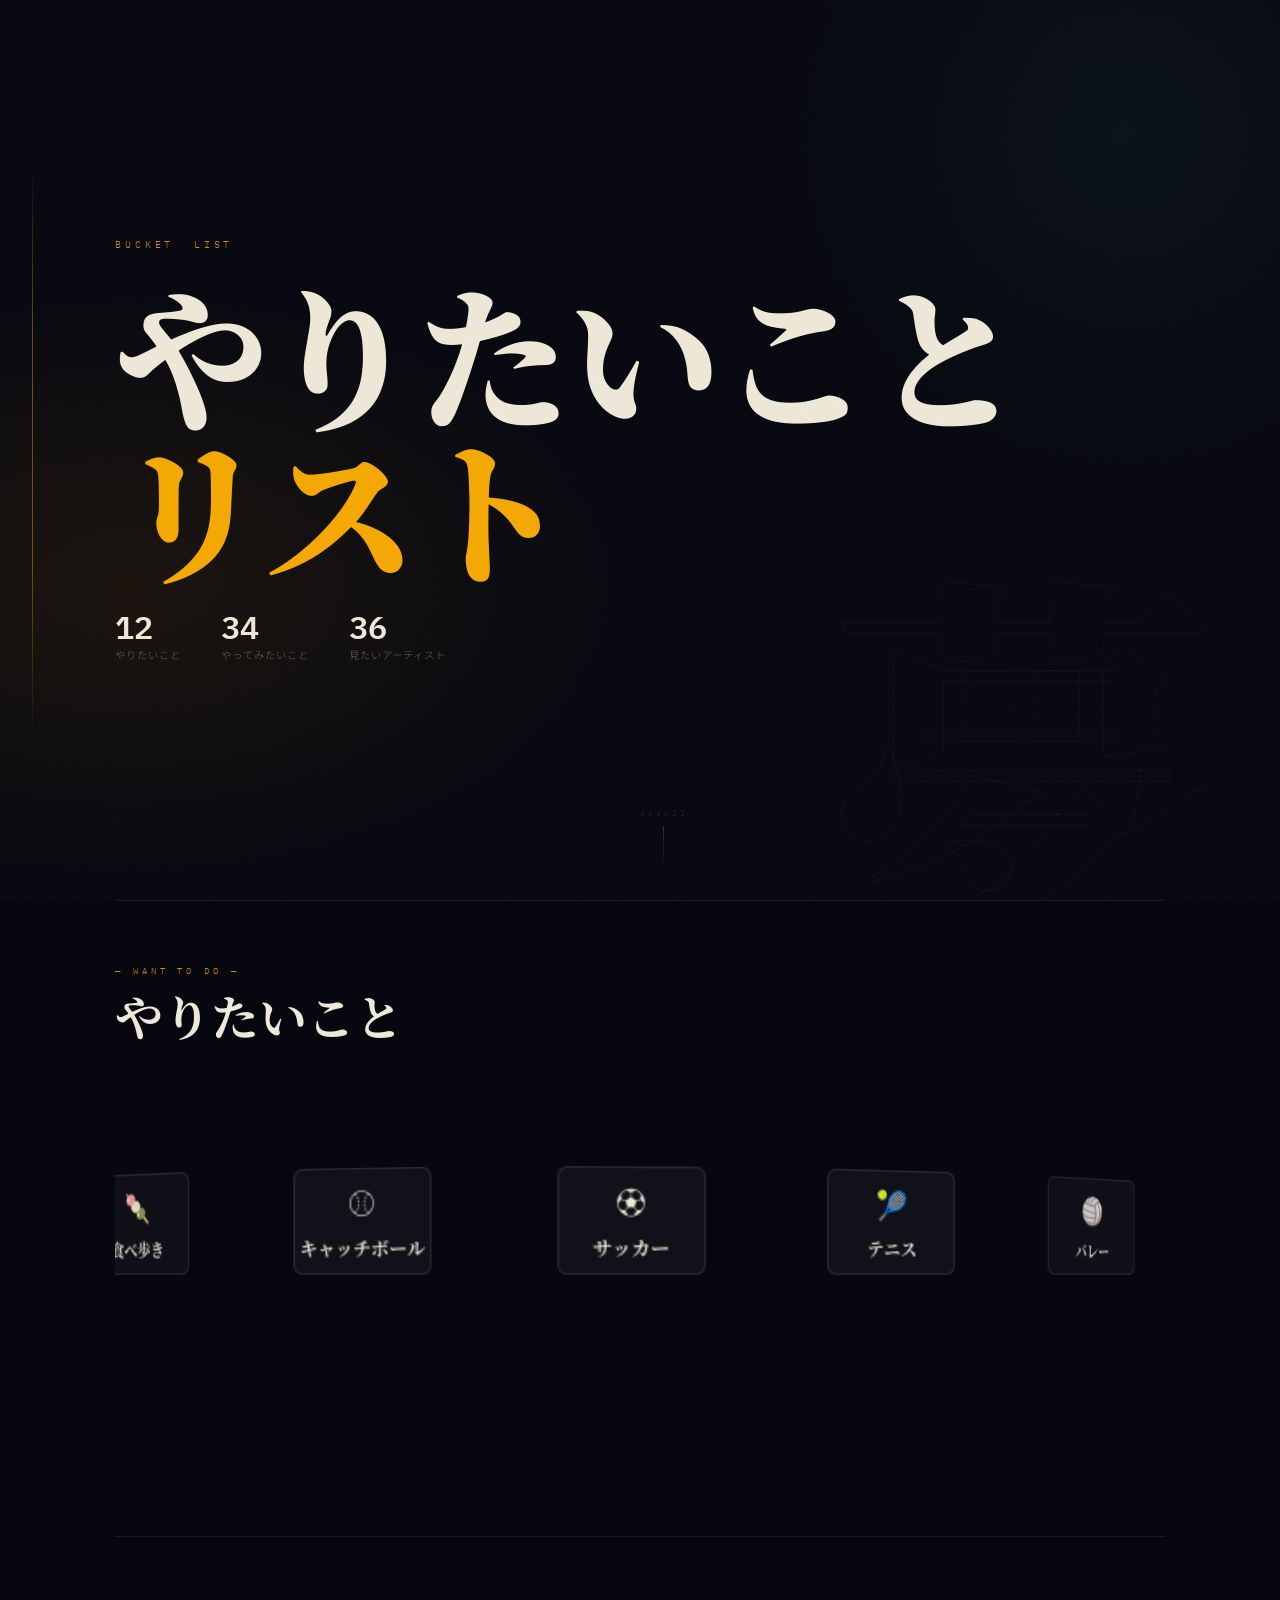
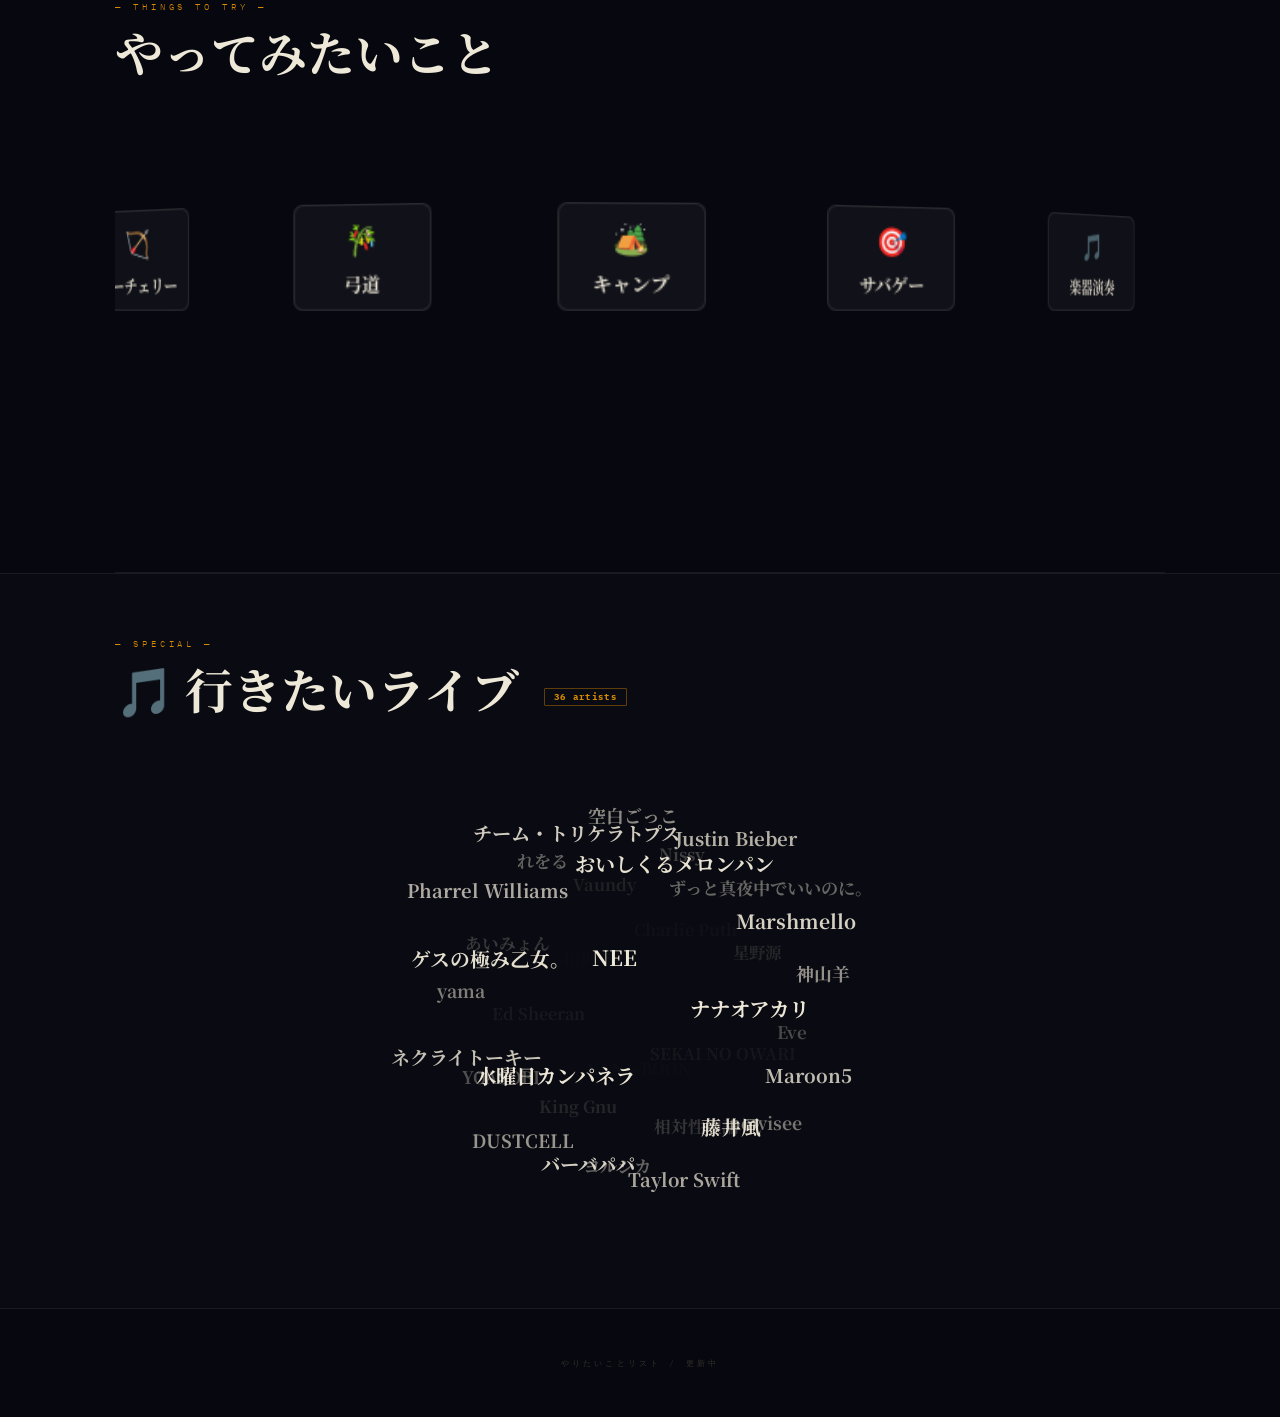
==== commit f8d3af78: "CSSとJavaScriptを外部ファイルに分離" ====
--- a/index.html
+++ b/index.html
@@ -7,223 +7,7 @@
   <link rel="preconnect" href="https://fonts.googleapis.com">
   <link rel="preconnect" href="https://fonts.gstatic.com" crossorigin>
   <link href="https://fonts.googleapis.com/css2?family=Noto+Serif+JP:wght@400;700;900&family=Noto+Sans+JP:wght@300;400;500&family=IBM+Plex+Mono:wght@400;600&display=swap" rel="stylesheet">
-  <style>
-    :root {
-      --bg:         #07080f;
-      --border:     rgba(255,255,255,0.07);
-      --text:       #eee8d8;
-      --text-2:     #6a6358;
-      --text-3:     #33302a;
-      --amber:      #d98b00;
-      --amber-br:   #f5a800;
-      --amber-glow: rgba(217,139,0,0.13);
-      --teal:       #38c9b8;
-      --serif:      'Noto Serif JP', serif;
-      --sans:       'Noto Sans JP', sans-serif;
-      --mono:       'IBM Plex Mono', monospace;
-    }
-
-    *, *::before, *::after { box-sizing: border-box; margin: 0; padding: 0; }
-    html { scroll-behavior: smooth; }
-    body {
-      background: var(--bg);
-      color: var(--text);
-      font-family: var(--sans);
-      font-weight: 300;
-      overflow-x: hidden;
-      -webkit-font-smoothing: antialiased;
-    }
-
-    /* ── Noise ── */
-    .noise {
-      position: fixed; inset: 0;
-      background-image: url("data:image/svg+xml,%3Csvg xmlns='http://www.w3.org/2000/svg' width='300' height='300'%3E%3Cfilter id='n'%3E%3CfeTurbulence type='fractalNoise' baseFrequency='0.75' numOctaves='4' stitchTiles='stitch'/%3E%3C/filter%3E%3Crect width='300' height='300' filter='url(%23n)' opacity='1'/%3E%3C/svg%3E");
-      background-repeat: repeat; background-size: 300px;
-      opacity: 0.03; pointer-events: none; z-index: 9999;
-    }
-
-    /* ════════════════════════════
-       HERO
-    ════════════════════════════ */
-    .hero {
-      position: relative;
-      min-height: 100svh;
-      display: flex; flex-direction: column; justify-content: center;
-      padding: max(5rem, 9vh) clamp(1.75rem, 9vw, 8rem);
-      overflow: hidden;
-    }
-    .hero-aura {
-      position: absolute; inset: 0;
-      background:
-        radial-gradient(ellipse 65% 55% at 10% 65%, rgba(217,139,0,.09) 0%, transparent 60%),
-        radial-gradient(ellipse 45% 65% at 88% 15%, rgba(56,201,184,.05) 0%, transparent 60%);
-      animation: auraShift 14s ease-in-out infinite alternate;
-    }
-    @keyframes auraShift {
-      0%   { transform: scale(1);    opacity: .7; }
-      100% { transform: scale(1.08); opacity: 1; }
-    }
-    .hero-kanji {
-      position: absolute;
-      right: clamp(1rem, 5vw, 5rem); bottom: -4%;
-      font-family: var(--serif);
-      font-size: clamp(14rem, 30vw, 26rem);
-      font-weight: 900;
-      color: transparent;
-      -webkit-text-stroke: 1px rgba(255,255,255,.032);
-      line-height: 1; user-select: none; pointer-events: none;
-    }
-    .hero-rule {
-      position: absolute;
-      left: clamp(.9rem, 2.5vw, 2.5rem); top: 18%; bottom: 18%;
-      width: 1px;
-      background: linear-gradient(to bottom,
-        transparent, rgba(217,139,0,.5) 30%,
-        rgba(217,139,0,.5) 70%, transparent);
-    }
-    .hero-eyebrow {
-      font-family: var(--mono); font-size: .6rem;
-      letter-spacing: .4em; color: var(--amber); text-transform: uppercase;
-      margin-bottom: 1.6rem;
-      opacity: 0; animation: rise .85s cubic-bezier(.22,1,.36,1) .1s both;
-    }
-    .hero-title {
-      font-family: var(--serif);
-      font-size: clamp(3.8rem, 12vw, 10.5rem);
-      font-weight: 900; line-height: 1; letter-spacing: -.02em;
-      margin-bottom: 1.75rem;
-      opacity: 0; animation: rise .85s cubic-bezier(.22,1,.36,1) .28s both;
-    }
-    .hero-title em { font-style: normal; color: var(--amber-br); display: block; }
-    .hero-stats {
-      display: flex; gap: 2.5rem;
-      opacity: 0; animation: rise .85s cubic-bezier(.22,1,.36,1) .58s both;
-    }
-    .hero-stat__n {
-      font-family: var(--mono); font-size: 2rem; font-weight: 600;
-      color: var(--text); line-height: 1;
-    }
-    .hero-stat__l { margin-top: .25rem; font-size: .65rem; color: var(--text-2); letter-spacing: .1em; }
-    .hero-scroll {
-      position: absolute; bottom: 2rem; left: 50%; transform: translateX(-50%);
-      display: flex; flex-direction: column; align-items: center; gap: .5rem;
-      font-family: var(--mono); font-size: .52rem; letter-spacing: .35em; color: var(--text-3);
-      opacity: 0; animation: rise .85s cubic-bezier(.22,1,.36,1) 1.1s both;
-    }
-    .hero-scroll-bar {
-      width: 1px; height: 42px;
-      background: linear-gradient(to bottom, var(--text-3), transparent);
-      animation: drip 2.2s ease-in-out infinite;
-    }
-    @keyframes drip {
-      0%   { transform: scaleY(0); opacity: 0; }
-      20%  { opacity: 1; }
-      70%  { transform: scaleY(1); opacity: 1; }
-      100% { transform: scaleY(1); opacity: 0; }
-    }
-
-    /* ════════════════════════════
-       SHARED
-    ════════════════════════════ */
-    .sep { height: 1px; background: var(--border); margin: 0 clamp(1.75rem, 9vw, 8rem); }
-    .section { padding: clamp(3rem, 7vh, 6rem) clamp(1.75rem, 9vw, 8rem); }
-    .eyebrow {
-      font-family: var(--mono); font-size: .58rem;
-      letter-spacing: .42em; text-transform: uppercase;
-      color: var(--amber); margin-bottom: .65rem;
-    }
-    .sec-title {
-      font-family: var(--serif);
-      font-size: clamp(1.8rem, 4.5vw, 3rem);
-      font-weight: 700; line-height: 1.2;
-      margin-bottom: 2rem;
-    }
-    .live-badge {
-      display: inline-block;
-      font-family: var(--mono); font-size: .55rem; letter-spacing: .15em;
-      color: var(--amber); border: 1px solid rgba(217,139,0,.4);
-      padding: .15rem .55rem; margin-left: .8rem;
-      vertical-align: middle; border-radius: 1px;
-    }
-
-    /* ════════════════════════════
-       CAROUSEL
-    ════════════════════════════ */
-    .carousel-wrap {
-      height: 44vh;
-      perspective: 1400px;
-      display: flex; align-items: center; justify-content: center;
-      cursor: grab; user-select: none; overflow: hidden;
-    }
-    .carousel-wrap:active { cursor: grabbing; }
-    .cr-stage { position: relative; transform-style: preserve-3d; }
-    .cr-card {
-      position: absolute;
-      display: flex; flex-direction: column;
-      align-items: center; justify-content: center; gap: .4rem;
-      background: rgba(255,255,255,.038);
-      border: 1px solid rgba(255,255,255,.1);
-      border-radius: 6px;
-      font-family: var(--serif); font-weight: 700;
-      color: var(--text); text-align: center;
-      backface-visibility: hidden;
-      -webkit-backface-visibility: hidden;
-    }
-    .cr-ic { font-size: 1.05rem; }
-    .cr-tx { font-size: .7rem; }
-
-    /* ════════════════════════════
-       SPHERE
-    ════════════════════════════ */
-    .live-section {
-      background: rgba(255,255,255,.012);
-      border-top: 1px solid var(--border);
-    }
-    .sphere-wrap {
-      position: relative;
-      height: 55vh;
-      overflow: hidden;
-      cursor: grab;
-      user-select: none;
-    }
-    .sphere-wrap:active { cursor: grabbing; }
-    .sp-tag {
-      position: absolute;
-      white-space: nowrap;
-      font-family: var(--serif); font-weight: 700;
-      user-select: none;
-      cursor: pointer;
-    }
-
-    /* ════════════════════════════
-       FOOTER
-    ════════════════════════════ */
-    footer {
-      padding: 3rem clamp(1.75rem, 9vw, 8rem);
-      border-top: 1px solid var(--border);
-      display: flex; align-items: center; justify-content: center;
-    }
-    .footer-tag {
-      font-family: var(--mono); font-size: .52rem;
-      letter-spacing: .38em; color: var(--text-3); text-transform: uppercase;
-    }
-
-    @keyframes rise {
-      from { opacity: 0; transform: translateY(22px); }
-      to   { opacity: 1; transform: translateY(0); }
-    }
-
-    @media (max-width: 640px) {
-      .hero-kanji { display: none; }
-      .hero-stats { gap: 1.75rem; }
-      .carousel-wrap { height: 27vh; }
-      .sphere-wrap   { height: 44vh; }
-      .cr-card { gap: .2rem; }
-      .cr-ic   { font-size: .72rem; }
-      .cr-tx   { font-size: .52rem; }
-      .sp-tag  { font-size: .6rem !important; }
-    }
-  </style>
+  <link rel="stylesheet" href="./style.css">
 </head>
 <body>
 
@@ -294,232 +78,6 @@
   <p class="footer-tag">やりたいことリスト&nbsp;/&nbsp;更新中</p>
 </footer>
 
-<script>
-  /* ════════════════════════════
-     CAROUSEL
-  ════════════════════════════ */
-  function escapeHTML(value) {
-    return String(value).replace(/[&<>"']/g, char => ({
-      '&': '&amp;',
-      '<': '&lt;',
-      '>': '&gt;',
-      '"': '&quot;',
-      "'": '&#39;'
-    }[char]));
-  }
-
-  function updateCounts(data) {
-    document.getElementById('yariCount').textContent = data.yariItems.length;
-    document.getElementById('tryCount').textContent = data.tryItems.length;
-    document.getElementById('artistCount').textContent = data.artists.length;
-    document.getElementById('artistBadge').textContent = `${data.artists.length} artists`;
-  }
-
-  function initCarousel(wrapId, data) {
-    const wrap = document.getElementById(wrapId);
-    const n = data.length;
-    if (n === 0) return;
-    const isMobile = window.innerWidth < 640;
-    const cardW = isMobile ? 62 : 85, cardH = isMobile ? 46 : 62;
-    const radius = isMobile ? 260 : 600;
-    const SLOTS = 24;                        // 常に24枚固定
-    const step = 360 / SLOTS;
-
-    const stage = document.createElement('div');
-    stage.className = 'cr-stage';
-    stage.style.cssText = `width:${cardW}px;height:${cardH}px;`;
-
-    let nextIdx = SLOTS;                     // 次に表示するデータのインデックス
-
-    const cards = Array.from({length: SLOTS}, (_, i) => {
-      const it = data[i % n];
-      const card = document.createElement('div');
-      card.className = 'cr-card';
-      card.style.cssText =
-        `width:${cardW}px;height:${cardH}px;`+
-        `left:${-cardW/2}px;top:${-cardH/2}px;`+
-        `transform:rotateY(${step * i}deg) translateZ(${radius}px);`;
-      card.innerHTML = `<span class="cr-ic">${escapeHTML(it.e)}</span><span class="cr-tx">${escapeHTML(it.t)}</span>`;
-      stage.appendChild(card);
-      return { el: card, baseAngle: step * i, inBack: false };
-    });
-    wrap.appendChild(stage);
-
-    const AUTO = 0.04;
-    let ang = 0, vel = 0, dragging = false, lastX = 0;
-
-    const onDown = e => { dragging = true; lastX = e.touches ? e.touches[0].clientX : e.clientX; vel = 0; };
-    const onMove = e => {
-      if (!dragging) return;
-      if (e.cancelable) e.preventDefault();
-      const x = e.touches ? e.touches[0].clientX : e.clientX;
-      const dx = x - lastX;
-      vel = dx * 0.15; ang += dx * 0.10; lastX = x;
-    };
-    const onUp = () => { dragging = false; };
-
-    wrap.addEventListener('mousedown',  onDown);
-    wrap.addEventListener('touchstart', onDown, {passive:true});
-    window.addEventListener('mousemove',  onMove);
-    window.addEventListener('touchmove',  onMove, {passive:false});
-    window.addEventListener('mouseup',  onUp);
-    window.addEventListener('touchend', onUp);
-
-    (function tick() {
-      if (!dragging) {
-        if (Math.abs(vel) > 0.05) { ang += vel; vel *= 0.92; }
-        else { ang += AUTO; vel = 0; }
-      }
-      stage.style.transform = `rotateY(${ang}deg)`;
-      cards.forEach(c => {
-        const eff = ((c.baseAngle + ang) % 360 + 360) % 360;
-        c.el.style.opacity = Math.max(0, Math.cos(eff * Math.PI / 180)).toFixed(3);
-
-        // 裏側に入った瞬間にコンテンツを差し替え
-        const nowInBack = eff > 90 && eff < 270;
-        if (nowInBack && !c.inBack) {
-          const it = data[nextIdx % n];
-          nextIdx++;
-          c.el.querySelector('.cr-ic').textContent = it.e;
-          c.el.querySelector('.cr-tx').textContent = it.t;
-        }
-        c.inBack = nowInBack;
-      });
-      requestAnimationFrame(tick);
-    })();
-  }
-  /* ════════════════════════════
-     SPHERE
-  ════════════════════════════ */
-  function initSphere(artists) {
-    const wrap = document.getElementById('sphereWrap');
-    if (artists.length === 0) return;
-
-    /* IntersectionObserver で表示されてから起動 */
-    const observer = new IntersectionObserver(entries => {
-      if (!entries[0].isIntersecting) return;
-      observer.disconnect();
-      start();
-    }, { threshold: 0.1 });
-    observer.observe(wrap);
-
-    function start() {
-      const W = wrap.clientWidth, H = wrap.clientHeight;
-      const R = Math.min(W, H) * 0.36;
-      const fov = 600;
-      const φ = (1 + Math.sqrt(5)) / 2;
-
-      const pts = artists.map((name, i) => {
-        const θ = Math.acos(1 - 2*(i+.5)/artists.length);
-        const λ = 2*Math.PI*i/φ;
-        return {
-          ox: R*Math.sin(θ)*Math.cos(λ),
-          oy: R*Math.sin(θ)*Math.sin(λ),
-          oz: R*Math.cos(θ),
-          name
-        };
-      });
-
-      const tags = pts.map((p, i) => {
-        const hue = Math.round((i / artists.length) * 360);
-        const color = `hsl(${hue},70%,72%)`;
-        const el = document.createElement('div');
-        el.className = 'sp-tag';
-        el.textContent = p.name;
-        el.addEventListener('click', () => {
-          if (dragDist > 5) return;
-          window.open(`https://www.google.com/search?q=${encodeURIComponent(p.name + ' ライブ チケット')}`, '_blank');
-        });
-        el.addEventListener('mouseenter', () => { hoveredEl = el; });
-        el.addEventListener('mouseleave', () => { hoveredEl = null; });
-        wrap.appendChild(el);
-        return {el, ox:p.ox, oy:p.oy, oz:p.oz, color};
-      });
-
-      let ay = 0, ax = 0;
-      let vy = 0.0018, vx = 0.0004;
-      let dragging = false, lastX = 0, lastY = 0, dragDist = 0, hoveredEl = null;
-
-      const onDown = e => {
-        dragging = true;
-        lastX = e.touches ? e.touches[0].clientX : e.clientX;
-        lastY = e.touches ? e.touches[0].clientY : e.clientY;
-        dragDist = 0;
-        vy = 0; vx = 0;
-      };
-      const onMove = e => {
-        if (!dragging) return;
-        if (e.cancelable) e.preventDefault();
-        const x = e.touches ? e.touches[0].clientX : e.clientX;
-        const y = e.touches ? e.touches[0].clientY : e.clientY;
-        dragDist += Math.hypot(x - lastX, y - lastY);
-        vy = (x - lastX) * 0.004;
-        vx = (y - lastY) * 0.004;
-        ay += vy; ax += vx;
-        lastX = x; lastY = y;
-      };
-      const onUp = () => { dragging = false; };
-
-      wrap.addEventListener('mousedown',  onDown);
-      wrap.addEventListener('touchstart', onDown, {passive:true});
-      window.addEventListener('mousemove',  onMove);
-      window.addEventListener('touchmove',  onMove, {passive:false});
-      window.addEventListener('mouseup',  onUp);
-      window.addEventListener('touchend', onUp);
-
-      (function tick() {
-        if (!dragging) {
-          vy += (0.0018 - vy) * 0.02;  /* 慣性後にオートに戻る */
-          vx += (0.0004 - vx) * 0.02;
-        }
-        ay += vy; ax += vx;
-        const cX=Math.cos(ax), sX=Math.sin(ax);
-        const cY=Math.cos(ay), sY=Math.sin(ay);
-
-        const projected = tags.map(({el, ox, oy, oz, color}) => {
-          const x1 = ox*cY - oz*sY, z1 = ox*sY + oz*cY;
-          const y2 = oy*cX - z1*sX, z2 = oy*sX + z1*cX;
-          const s = fov / (fov + z2);
-          return {el, px: W/2 + x1*s, py: H/2 + y2*s, s, z: z2};
-        });
-        projected.sort((a,b) => a.z - b.z);
-
-        projected.forEach(({el, px, py, s, z, color}, i) => {
-          const t  = 1 - (z + R) / (2 * R);
-          const op = t * t * (3 - 2 * t);
-          const hov = el === hoveredEl;
-          const fs = (0.6 + s * 0.5) * (hov ? 1.22 : 1);
-          el.style.cssText =
-            `left:${px}px;top:${py}px;`+
-            `transform:translate(-50%,-50%);`+
-            `opacity:${(hov ? Math.max(op, 0.95) : op).toFixed(3)};`+
-            `font-size:${fs.toFixed(2)}rem;`+
-            `color:${hov ? '#fff' : color};`+
-            `text-shadow:${hov ? `0 0 16px ${color}, 0 0 5px ${color}` : 'none'};`+
-            `z-index:${hov ? 9999 : i};`;
-        });
-        requestAnimationFrame(tick);
-      })();
-    }
-  }
-
-  async function init() {
-    const response = await fetch('./data.json');
-    if (!response.ok) {
-      throw new Error(`data.jsonを読み込めませんでした: ${response.status}`);
-    }
-
-    const data = await response.json();
-    updateCounts(data);
-    initCarousel('yariWrap', data.yariItems);
-    initCarousel('carouselWrap', data.tryItems);
-    initSphere(data.artists);
-  }
-
-  init().catch(error => {
-    console.error(error);
-    document.getElementById('artistBadge').textContent = 'load error';
-  });
-</script>
+<script src="./script.js"></script>
 </body>
 </html>
--- a/style.css
+++ b/style.css
@@ -0,0 +1,215 @@
+:root {
+  --bg:         #07080f;
+  --border:     rgba(255,255,255,0.07);
+  --text:       #eee8d8;
+  --text-2:     #6a6358;
+  --text-3:     #33302a;
+  --amber:      #d98b00;
+  --amber-br:   #f5a800;
+  --amber-glow: rgba(217,139,0,0.13);
+  --teal:       #38c9b8;
+  --serif:      'Noto Serif JP', serif;
+  --sans:       'Noto Sans JP', sans-serif;
+  --mono:       'IBM Plex Mono', monospace;
+}
+
+*, *::before, *::after { box-sizing: border-box; margin: 0; padding: 0; }
+html { scroll-behavior: smooth; }
+body {
+  background: var(--bg);
+  color: var(--text);
+  font-family: var(--sans);
+  font-weight: 300;
+  overflow-x: hidden;
+  -webkit-font-smoothing: antialiased;
+}
+
+/* ── Noise ── */
+.noise {
+  position: fixed; inset: 0;
+  background-image: url("data:image/svg+xml,%3Csvg xmlns='http://www.w3.org/2000/svg' width='300' height='300'%3E%3Cfilter id='n'%3E%3CfeTurbulence type='fractalNoise' baseFrequency='0.75' numOctaves='4' stitchTiles='stitch'/%3E%3C/filter%3E%3Crect width='300' height='300' filter='url(%23n)' opacity='1'/%3E%3C/svg%3E");
+  background-repeat: repeat; background-size: 300px;
+  opacity: 0.03; pointer-events: none; z-index: 9999;
+}
+
+/* ════════════════════════════
+   HERO
+════════════════════════════ */
+.hero {
+  position: relative;
+  min-height: 100svh;
+  display: flex; flex-direction: column; justify-content: center;
+  padding: max(5rem, 9vh) clamp(1.75rem, 9vw, 8rem);
+  overflow: hidden;
+}
+.hero-aura {
+  position: absolute; inset: 0;
+  background:
+    radial-gradient(ellipse 65% 55% at 10% 65%, rgba(217,139,0,.09) 0%, transparent 60%),
+    radial-gradient(ellipse 45% 65% at 88% 15%, rgba(56,201,184,.05) 0%, transparent 60%);
+  animation: auraShift 14s ease-in-out infinite alternate;
+}
+@keyframes auraShift {
+  0%   { transform: scale(1);    opacity: .7; }
+  100% { transform: scale(1.08); opacity: 1; }
+}
+.hero-kanji {
+  position: absolute;
+  right: clamp(1rem, 5vw, 5rem); bottom: -4%;
+  font-family: var(--serif);
+  font-size: clamp(14rem, 30vw, 26rem);
+  font-weight: 900;
+  color: transparent;
+  -webkit-text-stroke: 1px rgba(255,255,255,.032);
+  line-height: 1; user-select: none; pointer-events: none;
+}
+.hero-rule {
+  position: absolute;
+  left: clamp(.9rem, 2.5vw, 2.5rem); top: 18%; bottom: 18%;
+  width: 1px;
+  background: linear-gradient(to bottom,
+    transparent, rgba(217,139,0,.5) 30%,
+    rgba(217,139,0,.5) 70%, transparent);
+}
+.hero-eyebrow {
+  font-family: var(--mono); font-size: .6rem;
+  letter-spacing: .4em; color: var(--amber); text-transform: uppercase;
+  margin-bottom: 1.6rem;
+  opacity: 0; animation: rise .85s cubic-bezier(.22,1,.36,1) .1s both;
+}
+.hero-title {
+  font-family: var(--serif);
+  font-size: clamp(3.8rem, 12vw, 10.5rem);
+  font-weight: 900; line-height: 1; letter-spacing: -.02em;
+  margin-bottom: 1.75rem;
+  opacity: 0; animation: rise .85s cubic-bezier(.22,1,.36,1) .28s both;
+}
+.hero-title em { font-style: normal; color: var(--amber-br); display: block; }
+.hero-stats {
+  display: flex; gap: 2.5rem;
+  opacity: 0; animation: rise .85s cubic-bezier(.22,1,.36,1) .58s both;
+}
+.hero-stat__n {
+  font-family: var(--mono); font-size: 2rem; font-weight: 600;
+  color: var(--text); line-height: 1;
+}
+.hero-stat__l { margin-top: .25rem; font-size: .65rem; color: var(--text-2); letter-spacing: .1em; }
+.hero-scroll {
+  position: absolute; bottom: 2rem; left: 50%; transform: translateX(-50%);
+  display: flex; flex-direction: column; align-items: center; gap: .5rem;
+  font-family: var(--mono); font-size: .52rem; letter-spacing: .35em; color: var(--text-3);
+  opacity: 0; animation: rise .85s cubic-bezier(.22,1,.36,1) 1.1s both;
+}
+.hero-scroll-bar {
+  width: 1px; height: 42px;
+  background: linear-gradient(to bottom, var(--text-3), transparent);
+  animation: drip 2.2s ease-in-out infinite;
+}
+@keyframes drip {
+  0%   { transform: scaleY(0); opacity: 0; }
+  20%  { opacity: 1; }
+  70%  { transform: scaleY(1); opacity: 1; }
+  100% { transform: scaleY(1); opacity: 0; }
+}
+
+/* ════════════════════════════
+   SHARED
+════════════════════════════ */
+.sep { height: 1px; background: var(--border); margin: 0 clamp(1.75rem, 9vw, 8rem); }
+.section { padding: clamp(3rem, 7vh, 6rem) clamp(1.75rem, 9vw, 8rem); }
+.eyebrow {
+  font-family: var(--mono); font-size: .58rem;
+  letter-spacing: .42em; text-transform: uppercase;
+  color: var(--amber); margin-bottom: .65rem;
+}
+.sec-title {
+  font-family: var(--serif);
+  font-size: clamp(1.8rem, 4.5vw, 3rem);
+  font-weight: 700; line-height: 1.2;
+  margin-bottom: 2rem;
+}
+.live-badge {
+  display: inline-block;
+  font-family: var(--mono); font-size: .55rem; letter-spacing: .15em;
+  color: var(--amber); border: 1px solid rgba(217,139,0,.4);
+  padding: .15rem .55rem; margin-left: .8rem;
+  vertical-align: middle; border-radius: 1px;
+}
+
+/* ════════════════════════════
+   CAROUSEL
+════════════════════════════ */
+.carousel-wrap {
+  height: 44vh;
+  perspective: 1400px;
+  display: flex; align-items: center; justify-content: center;
+  cursor: grab; user-select: none; overflow: hidden;
+}
+.carousel-wrap:active { cursor: grabbing; }
+.cr-stage { position: relative; transform-style: preserve-3d; }
+.cr-card {
+  position: absolute;
+  display: flex; flex-direction: column;
+  align-items: center; justify-content: center; gap: .4rem;
+  background: rgba(255,255,255,.038);
+  border: 1px solid rgba(255,255,255,.1);
+  border-radius: 6px;
+  font-family: var(--serif); font-weight: 700;
+  color: var(--text); text-align: center;
+  backface-visibility: hidden;
+  -webkit-backface-visibility: hidden;
+}
+.cr-ic { font-size: 1.05rem; }
+.cr-tx { font-size: .7rem; }
+
+/* ════════════════════════════
+   SPHERE
+════════════════════════════ */
+.live-section {
+  background: rgba(255,255,255,.012);
+  border-top: 1px solid var(--border);
+}
+.sphere-wrap {
+  position: relative;
+  height: 55vh;
+  overflow: hidden;
+  cursor: grab;
+  user-select: none;
+}
+.sphere-wrap:active { cursor: grabbing; }
+.sp-tag {
+  position: absolute;
+  white-space: nowrap;
+  font-family: var(--serif); font-weight: 700;
+  user-select: none;
+  cursor: pointer;
+}
+
+/* ════════════════════════════
+   FOOTER
+════════════════════════════ */
+footer {
+  padding: 3rem clamp(1.75rem, 9vw, 8rem);
+  border-top: 1px solid var(--border);
+  display: flex; align-items: center; justify-content: center;
+}
+.footer-tag {
+  font-family: var(--mono); font-size: .52rem;
+  letter-spacing: .38em; color: var(--text-3); text-transform: uppercase;
+}
+
+@keyframes rise {
+  from { opacity: 0; transform: translateY(22px); }
+  to   { opacity: 1; transform: translateY(0); }
+}
+
+@media (max-width: 640px) {
+  .hero-kanji { display: none; }
+  .hero-stats { gap: 1.75rem; }
+  .carousel-wrap { height: 27vh; }
+  .sphere-wrap   { height: 44vh; }
+  .cr-card { gap: .2rem; }
+  .cr-ic   { font-size: .72rem; }
+  .cr-tx   { font-size: .52rem; }
+  .sp-tag  { font-size: .6rem !important; }
+}
